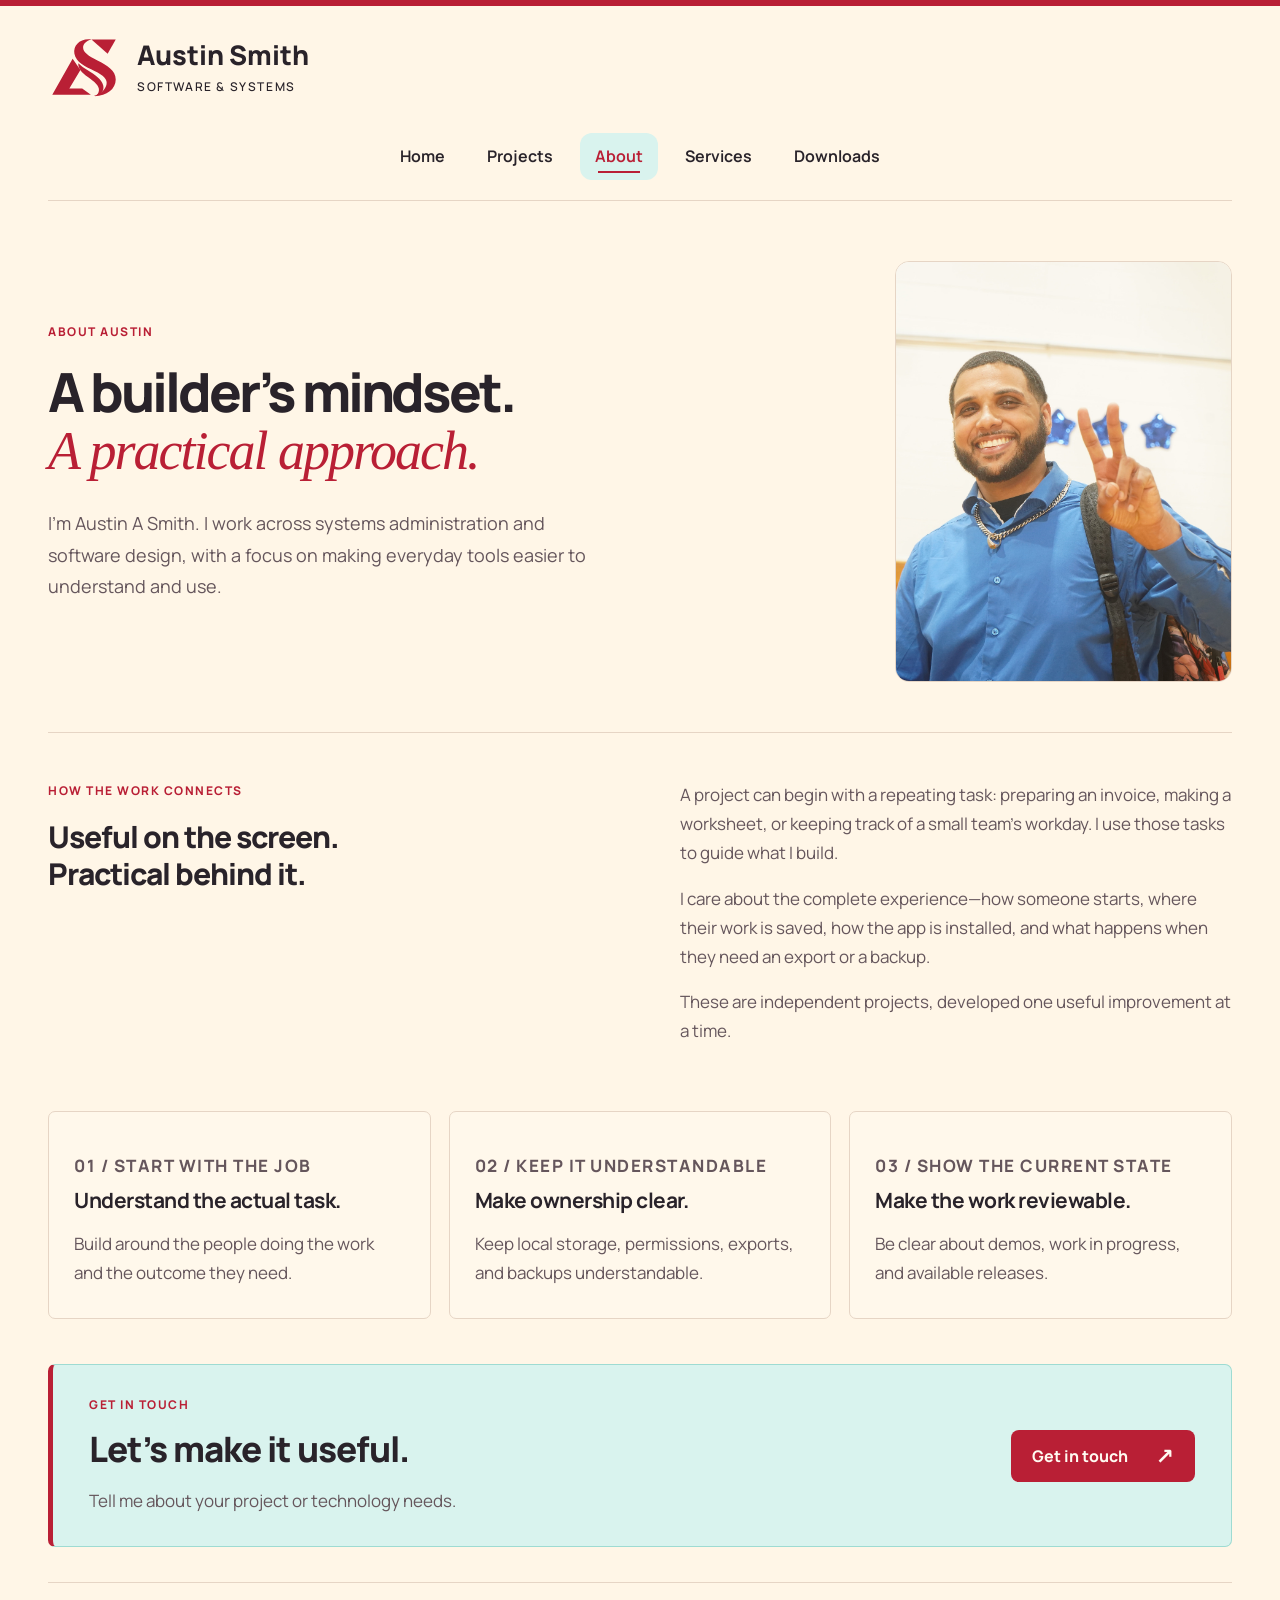
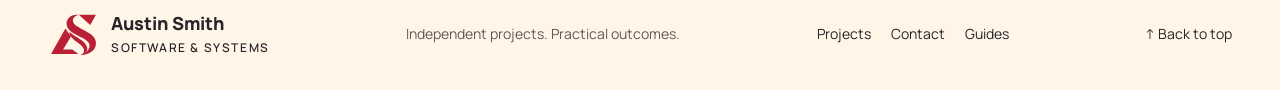
==== about.html @ 1342ffa4 "Initial Austin Portfolio v10 public release" ====
<!doctype html><html lang="en"><head><meta charset="utf-8"><meta name="viewport" content="width=device-width,initial-scale=1"><meta name="theme-color" content="#b91f35"><meta name="description" content="Meet Austin Smith, a systems administrator and independent software builder."><title>About · Austin Smith</title><link rel="icon" href="/assets/favicon.svg"><link rel="preload" href="/assets/Manrope.ttf" as="font" type="font/ttf" crossorigin><link rel="stylesheet" href="/assets/portfolio.css"><script src="/assets/portfolio.js" defer></script></head><body><a class="skip-link" href="#content">Skip to content</a><header class="site-header" id="top"><a class="brand-lockup" href="/" aria-label="Austin Smith home"><img src="/assets/as-monogram.svg" width="72" height="65" alt=""><span>Austin Smith<small>SOFTWARE &amp; SYSTEMS</small></span></a><nav class="main-nav" aria-label="Main navigation"><a href="/">Home</a><a href="/projects.html">Projects</a><a href="/about.html" aria-current="page">About</a><a href="/services.html">Services</a><a href="/downloads.html">Downloads</a></nav></header><main id="content"><section class="about-intro"><div><p class="eyebrow">ABOUT AUSTIN</p><h1>A builder’s mindset.<br><em>A practical approach.</em></h1><p class="hero-description">I’m Austin A Smith. I work across systems administration and software design, with a focus on making everyday tools easier to understand and use.</p></div><figure class="austin-portrait"><img src="/assets/austin-smith.jpg" width="1920" height="1280" alt="Austin A Smith smiling and holding up a peace sign"></figure></section><section class="about-story"><div><p class="eyebrow">HOW THE WORK CONNECTS</p><h2>Useful on the screen.<br>Practical behind it.</h2></div><div><p>A project can begin with a repeating task: preparing an invoice, making a worksheet, or keeping track of a small team’s workday. I use those tasks to guide what I build.</p><p>I care about the complete experience—how someone starts, where their work is saved, how the app is installed, and what happens when they need an export or a backup.</p><p>These are independent projects, developed one useful improvement at a time.</p></div></section><section class="principles about-principles"><article><p class="eyebrow">01 / START WITH THE JOB</p><h3>Understand the actual task.</h3><p>Build around the people doing the work and the outcome they need.</p></article><article><p class="eyebrow">02 / KEEP IT UNDERSTANDABLE</p><h3>Make ownership clear.</h3><p>Keep local storage, permissions, exports, and backups understandable.</p></article><article><p class="eyebrow">03 / SHOW THE CURRENT STATE</p><h3>Make the work reviewable.</h3><p>Be clear about demos, work in progress, and available releases.</p></article></section><section class="next-step"><div><p class="eyebrow">GET IN TOUCH</p><h2>Let’s make it useful.</h2><p>Tell me about your project or technology needs.</p></div><a class="button primary" href="/contact.html">Get in touch <span aria-hidden="true">↗</span></a></section></main><footer class="site-footer"><a class="brand-lockup" href="/"><img src="/assets/as-monogram.svg" width="51" height="46" alt=""><span>Austin Smith<small>SOFTWARE &amp; SYSTEMS</small></span></a><p>Independent projects. Practical outcomes.</p><nav aria-label="Footer navigation"><a href="/projects.html">Projects</a><a href="/contact.html">Contact</a><a href="/tutorials.html">Guides</a></nav><a class="back-top" href="#top">↑ Back to top</a></footer></body></html>
---- assets/portfolio.css ----
@font-face{font-family:Manrope;src:url('/assets/Manrope.ttf') format('truetype');font-weight:200 800;font-display:swap}:root{--cream:#fff6e7;--paper:#fffbf3;--scarlet:#b91f35;--scarlet-dark:#93182b;--tiffany:#81d8d0;--tint:#d9f3ee;--teal:#286e68;--ink:#29232a;--muted:#74656a;--line:#e6d5c5}*{box-sizing:border-box}html{scroll-behavior:smooth;scroll-padding-top:30px}body{margin:0;border-top:6px solid var(--scarlet);background:var(--cream);color:var(--ink);font:15px/1.7 Manrope,system-ui,sans-serif}a{color:inherit;text-underline-offset:5px}button{font:inherit;cursor:pointer}button,a,summary,input{outline-offset:5px}:focus-visible{outline:3px solid var(--teal)}::selection{background:var(--tiffany);color:var(--ink)}[hidden]{display:none!important}.site-header,main,.site-footer{width:min(1320px,calc(100% - 96px));margin:auto}.site-header{padding:28px 0 20px;border-bottom:1px solid var(--line)}.brand-lockup{display:inline-flex;align-items:center;gap:17px;text-decoration:none;color:var(--ink);font-size:27px;font-weight:800;line-height:1.2;white-space:nowrap}.brand-lockup img{display:block;object-fit:contain;flex-shrink:0}.brand-lockup small{display:block;font-size:10px;letter-spacing:3px;font-weight:550;margin-top:9px}.main-nav{display:flex;align-items:center;justify-content:center;gap:38px;padding-top:25px}.main-nav a{text-decoration:none;font-weight:650;font-size:15px;padding:10px 18px;border-radius:12px;position:relative}.main-nav a[aria-current]{background:var(--tint);color:var(--scarlet)}.main-nav a[aria-current]:after{content:"";position:absolute;height:2px;background:var(--scarlet);left:18px;right:18px;bottom:7px}.main-nav a:hover{background:var(--tint)}.eyebrow{font-size:10px;font-weight:750;letter-spacing:2px;color:var(--scarlet);margin:0 0 18px}.showcase{margin-top:32px;padding:28px 32px 18px;border:1px solid var(--line);border-radius:22px;background:linear-gradient(135deg,#fffbf3b3,#fff8ed66)}.showcase-heading{display:flex;align-items:center;gap:24px;color:var(--muted);font-size:11px;letter-spacing:2px}.showcase-heading .eyebrow{display:flex;align-items:center;gap:18px;margin:0;color:var(--ink);font-weight:550}.showcase-heading .eyebrow span{display:block;width:34px;height:2px;background:var(--tiffany)}.slides{margin-top:22px}.slide{display:grid;grid-template-columns:.88fr 1.18fr;gap:42px;align-items:center;min-height:505px}.slide-copy{padding:0 0 10px;min-width:0}.app-name{display:flex;align-items:center;gap:14px;font-size:26px;font-weight:800;margin:0 0 20px}.app-icon,.selector-icon{display:grid;place-items:center;flex-shrink:0;width:46px;height:46px;border-radius:12px;font-size:25px;font-weight:800}.posterly-icon{color:#912954;background:#f4c7df;box-shadow:inset -8px -7px 0 #d6b6e2}.billforge-icon{color:#376dac;background:#e0edff;box-shadow:inset -7px -6px 0 #c7def5}.clock-icon{color:var(--teal);background:#d2eee7;font-size:31px}.slide h1{font-size:clamp(40px,4.5vw,65px);line-height:1.08;letter-spacing:-3px;font-weight:800;margin:0 0 18px}.slide h1 em{color:var(--scarlet);font-style:normal}.lead{color:var(--muted);font-size:16px;line-height:1.8;max-width:460px;margin-bottom:18px}.status-pill{display:table;background:var(--tint);color:var(--teal);padding:5px 12px;border-radius:20px;font-size:9px;letter-spacing:1.7px;font-weight:650;margin:0 0 22px}.button{display:inline-flex;justify-content:center;align-items:center;gap:28px;padding:14px 21px;border-radius:8px;text-decoration:none;font-size:14px;font-weight:750;line-height:1.5}.primary{background:var(--scarlet);color:#fffaf1}.primary:hover{background:var(--scarlet-dark)}.button span{font-size:22px;line-height:1}.slide-art{min-width:0;border-radius:25px;background:linear-gradient(135deg,#d6f5ee,#9de3da);padding:28px 24px 8px;min-height:450px;display:flex;flex-direction:column;align-items:center;justify-content:center;position:relative;overflow:hidden}.slide-art:before{content:"";position:absolute;inset:40% -15% -20% 5%;background:#81d8d044;border-radius:45%;transform:rotate(20deg)}.concept{position:relative;z-index:1}.concept-label{font-size:8px;letter-spacing:2px;text-align:center;margin:12px 0 0;color:var(--teal);position:relative}.editor{background:var(--paper);border-radius:13px;width:100%;box-shadow:0 12px 28px #23564d16;overflow:hidden}.editor-top{display:flex;align-items:center;justify-content:space-between;gap:10px;padding:12px 15px;border-bottom:1px solid var(--line);font-size:12px}.editor-top strong{display:flex;align-items:center;gap:8px}.mini-app{background:#eac5df;color:#963954;display:grid;place-items:center;width:20px;height:20px;border-radius:4px}.editor-export{font-size:8px;border-radius:5px;background:var(--scarlet);color:white;padding:6px 9px}.editor-main{display:grid;grid-template-columns:56px 1fr 105px;min-height:315px}.editor-tools{display:flex;flex-direction:column;align-items:center;gap:19px;padding:18px 5px;font-size:22px}.editor-tools span{text-align:center;line-height:1.2}.editor-tools small{display:block;font-size:7px;margin-top:5px}.poster-canvas{background:#eeeae2;padding:14px;display:grid;place-items:center;min-width:0}.poster{position:relative;overflow:hidden;background:var(--cream);border:3px solid white;box-shadow:0 2px 10px #50222215;width:100%;max-width:230px;aspect-ratio:3/4;padding:18px 13px}.poster>span{font-size:6px;letter-spacing:1.4px;color:var(--scarlet)}.poster strong{display:block;font:750 clamp(17px,2.3vw,31px)/1.03 Georgia,serif;color:var(--scarlet);margin-top:18px;position:relative;z-index:2}.poster:before{content:"";position:absolute;width:140px;height:100px;top:-55px;right:-15px;background:var(--scarlet);border-radius:50%}.poster-hills{position:absolute;bottom:-35px;left:-20px;right:-20px;height:100px;background:var(--scarlet);transform:rotate(-13deg);border-radius:50% 70% 0 0}.poster-hills:after{content:"";position:absolute;width:150px;height:70px;right:-25px;top:-18px;background:#ed9b91;border-radius:50%;transform:rotate(30deg)}.editor-style{padding:17px 10px;font-size:9px}.editor-style strong{font-size:10px}.swatches{display:flex;gap:7px;margin:14px 0 20px}.swatches i{width:17px;height:17px;border-radius:50%;background:var(--scarlet)}.swatches i:nth-child(2){background:#edc1b8}.swatches i:nth-child(3){background:var(--tiffany)}.editor-style small{display:block;margin:13px 0 7px;font-size:8px}.fake-select{border:1px solid var(--line);border-radius:4px;padding:5px;margin:5px 0;font-size:7px}.alignment{background:#f3e4dd;border-radius:4px;padding:5px;font-size:15px}.billforge-art{background:linear-gradient(135deg,#e9f1ff,#c0dedf)}.invoice{width:100%;max-width:380px;background:var(--paper);border-radius:12px;box-shadow:0 12px 25px #29344b12;padding:27px}.invoice-top{display:flex;justify-content:space-between;align-items:center;font-size:17px}.invoice-top>span{font-size:8px;letter-spacing:1.2px;background:#e5edf6;color:#3d6591;padding:4px 8px;border-radius:4px}.invoice-title{font-size:26px;font-weight:800;margin:20px 0}.invoice-title small{display:block;font-size:9px;font-weight:500;color:var(--muted)}.invoice-to{display:flex;justify-content:space-between;font-size:8px;line-height:1.9;color:var(--muted);padding-bottom:22px}.invoice-to b{font-size:11px;color:var(--ink)}.invoice-columns,.invoice-line,.invoice-sum{display:flex;align-items:center;justify-content:space-between;gap:8px;border-bottom:1px solid var(--line);padding:12px 0;font-size:10px}.invoice-columns{font-size:7px;letter-spacing:1px;color:var(--muted)}.invoice-sum{border:0;margin-top:10px}.invoice-sum strong{font-size:25px;color:var(--scarlet)}.invoice-save{background:var(--tint);font-size:9px;border-radius:5px;padding:9px;margin-top:10px;display:flex;justify-content:space-between}.clock-window{width:100%;max-width:340px;background:var(--paper);border-radius:14px;box-shadow:0 12px 25px #23564d16;text-align:center;padding:20px 28px}.window-bar{display:flex;justify-content:space-between;margin-bottom:27px;color:var(--muted)}.window-bar>span:first-child{display:flex;gap:5px}.window-bar i{display:block;width:7px;height:7px;background:var(--tiffany);border-radius:50%}.window-bar i:first-child{background:var(--scarlet)}.window-bar i:nth-child(2){background:#edbf87}.clock-window .eyebrow{font-size:8px;margin-bottom:13px}.clock-window h2{font-size:20px;letter-spacing:-.5px}.clock-time{font-size:68px;letter-spacing:-4px;line-height:1.2;margin-top:15px}.clock-time>span{color:var(--teal)}.clock-zone{font-size:7px;letter-spacing:2px;color:var(--muted);margin:9px 0 25px}.clock-action{display:flex;justify-content:space-between;padding:12px 17px;background:var(--scarlet);border-radius:7px;color:white;font-size:13px}.clock-note{font-size:9px;color:var(--muted);margin:17px 0 0}.carousel-controls{display:flex;align-items:center;justify-content:center;gap:35px;margin-top:16px;min-height:47px}.arrows{display:flex;gap:10px}.arrows button{border:1px solid var(--line);background:var(--paper);border-radius:50%;width:38px;height:38px;font-size:23px;line-height:1}.arrows button:hover{border-color:var(--scarlet);color:var(--scarlet)}.slide-dots{display:flex;gap:5px}.slide-dots button{width:28px;height:32px;background:transparent;border:0;display:grid;place-items:center}.slide-dots button:after{content:"";display:block;width:9px;height:9px;border-radius:50%;background:#d6cdc3}.slide-dots button[aria-pressed=true]:after{background:var(--scarlet);width:11px;height:11px}.rotation{border:0;background:transparent;font-size:12px;color:var(--muted);padding:9px 10px;min-width:87px}.rotation span{margin-right:7px;color:var(--ink)}.app-selector{display:grid;grid-template-columns:repeat(3,1fr);margin:16px 0 0;border-bottom:1px solid var(--line);padding:5px 0 26px}.app-selector button{display:flex;align-items:center;justify-content:center;gap:20px;background:none;border:0;position:relative;padding:8px 15px;line-height:1.4}.app-selector button+button{border-left:1px solid var(--line)}.app-selector button:after{content:"";height:2px;position:absolute;bottom:1px;left:25%;right:25%;background:transparent}.app-selector button[aria-pressed=true]:after{background:var(--scarlet)}.app-selector strong{font-size:15px}.selector-index{font-size:10px;color:var(--muted)}.selector-icon{width:35px;height:35px;border-radius:8px;font-size:20px}.project-notes{display:grid;grid-template-columns:.8fr 1.2fr;gap:55px;padding:48px 0;border-bottom:1px solid var(--line)}h2{font-size:30px;font-weight:800;line-height:1.22;letter-spacing:-1px;margin:0}h3{font-size:18px;line-height:1.4;letter-spacing:-.5px;margin:0}.section-label .eyebrow{margin-bottom:10px}.project-details details{border-bottom:1px solid var(--line);padding:15px 0;scroll-margin-top:30px}.project-details details:first-child{padding-top:0}.project-details details:last-child{border-bottom:0}.project-details summary{cursor:pointer;font-size:15px;font-weight:750}.project-details summary span{font-size:11px;color:var(--muted);font-weight:500;margin-left:12px}.project-details p{font-size:13px;max-width:620px;margin-bottom:0}.muted{color:var(--muted)}.approach{padding:58px 0 30px}.approach-intro{display:grid;grid-template-columns:1fr 1fr;gap:60px;align-items:center}.approach h2{font-size:clamp(28px,3vw,39px)}.approach h2 em{font-style:normal;color:var(--scarlet)}.approach-copy{border-left:1px solid var(--line);padding-left:35px;color:var(--muted);font-size:14px}.approach-copy p{margin:0 0 14px}.approach-copy p:last-child{margin:0}.principles{display:grid;grid-template-columns:repeat(3,1fr);gap:18px;margin-top:36px}.principles article{padding:25px;border:1px solid var(--line);border-radius:7px;background:#fffbf344}.principle-top{display:flex;justify-content:space-between;align-items:start;margin-bottom:24px}.principle-top>span{color:var(--scarlet);font-size:17px;font-weight:750}.principle-top svg{width:43px;height:43px;fill:none;stroke:var(--teal);stroke-width:2;stroke-linecap:round;stroke-linejoin:round}.principles p{font-size:13px;color:var(--muted);margin:15px 0 5px}.next-step{display:flex;justify-content:space-between;align-items:center;gap:35px;padding:30px 36px;border:1px solid #9edbd2;border-left:5px solid var(--scarlet);border-radius:7px;background:var(--tint);margin:0 0 35px}.next-step h2{font-size:35px}.next-step p:last-child{font-size:13px;color:var(--muted);margin-bottom:0}.next-step .eyebrow{margin-bottom:12px}.next-actions{display:flex;flex-direction:column;align-items:center;gap:12px;flex-shrink:0}.tutorial-link{font-size:12px}.site-footer{border-top:1px solid var(--line);display:flex;align-items:center;justify-content:space-between;gap:25px;padding:25px 0 30px}.site-footer .brand-lockup{font-size:18px;gap:12px}.site-footer .brand-lockup img{width:51px;height:46px}.site-footer .brand-lockup small{font-size:7px;letter-spacing:2px;margin-top:6px}.site-footer p{font-size:10px;color:var(--muted)}.site-footer nav{display:flex;gap:19px;font-size:10px}.site-footer nav a{text-decoration:none}.back-top{font-size:10px;text-decoration:none;white-space:nowrap}.back-top>span{font-size:20px;color:var(--teal);margin-right:5px}.sr-only{position:absolute;width:1px;height:1px;padding:0;margin:-1px;overflow:hidden;clip:rect(0,0,0,0);white-space:nowrap;border:0}.skip-link{position:fixed;top:-80px;left:20px;padding:12px;background:var(--ink);color:white;z-index:99}.skip-link:focus{top:10px}
@media(max-width:1050px){.site-header,main,.site-footer{width:calc(100% - 56px)}.slide{gap:24px;grid-template-columns:1fr 1.1fr}.showcase{padding:24px}.slide h1{font-size:52px}.editor-main{grid-template-columns:45px 1fr 83px}.editor-style{padding:14px 7px}.slide-art{padding:22px 16px 9px}.poster-canvas{padding:10px}.slide-art{min-height:400px}.slide{min-height:460px}.lead{font-size:14px}.site-footer{flex-wrap:wrap}.site-footer p{margin-left:auto}.principles article{padding:20px}.principles h3{font-size:16px}.project-notes{gap:35px}.brand-lockup{font-size:25px}}
@media(max-width:760px){.site-header,main,.site-footer{width:calc(100% - 36px)}.site-header{padding:20px 0 16px}.brand-lockup{font-size:23px;gap:12px}.brand-lockup img{width:57px;height:52px}.brand-lockup small{font-size:8px;letter-spacing:2px}.main-nav{gap:10px;justify-content:space-between;padding-top:19px}.main-nav a{font-size:12px;padding:9px 12px}.slide{grid-template-columns:1fr;gap:22px;min-height:0}.slide-copy{padding:0}.slide h1{font-size:55px;letter-spacing:-2.7px}.slide h1 em{display:block}.slide-art{min-height:350px;max-width:590px;width:100%;margin:auto}.app-name{font-size:23px;margin-bottom:18px}.lead{max-width:100%;font-size:15px}.slide .status-pill{margin-bottom:17px}.showcase{padding:23px;margin-top:24px}.editor-main{grid-template-columns:55px 1fr 105px}.poster{max-width:210px}.poster strong{font-size:30px}.editor-style{padding:20px 12px}.slides{margin-top:22px}.showcase-heading{gap:16px;font-size:9px}.showcase-heading .eyebrow{font-size:9px;letter-spacing:1.5px;gap:12px}.showcase-heading .eyebrow span{width:24px}.app-selector button{gap:10px;padding:8px}.app-selector strong{font-size:12px}.selector-index{display:none}.selector-icon{width:27px;height:27px;font-size:16px}.project-notes,.approach-intro{grid-template-columns:1fr;gap:24px}.project-notes{padding:35px 0}.project-details summary span{display:block;margin:2px 0 0 18px}.approach{padding-top:36px}.approach-copy{padding-left:0;border:0}.principles{grid-template-columns:1fr;gap:13px;margin-top:25px}.principle-top{margin-bottom:10px}.principles article{padding:21px}.principles h3{font-size:18px}.principles p{margin-top:10px}.next-step{padding:25px;flex-direction:column;align-items:start;gap:23px;margin-bottom:25px}.next-step h2{font-size:30px}.next-actions{align-items:start}.site-footer{gap:22px;padding:22px 0}.site-footer p{margin:0}.site-footer nav{flex:1;gap:17px}.carousel-controls{gap:20px}.rotation{padding-left:5px;padding-right:5px}.clock-window{max-width:330px}.invoice{max-width:365px}.approach h2{font-size:31px}}
@media(max-width:400px){.main-nav{gap:1px}.main-nav a{font-size:11px;padding:8px 9px}.showcase{padding:18px 15px}.slide h1{font-size:46px}.showcase-heading{gap:10px}.showcase-heading .eyebrow{font-size:8px;letter-spacing:1px}.slide-art{min-height:310px;padding:18px 10px 8px}.editor-main{grid-template-columns:35px 1fr 68px;min-height:260px}.editor-tools{font-size:18px;gap:18px}.editor-tools small{font-size:6px}.editor-style{padding:12px 6px}.poster-canvas{padding:8px}.poster{padding:14px 8px}.poster strong{font-size:22px}.swatches{gap:4px}.swatches i{width:13px;height:13px}.fake-select{font-size:6px}.editor-style strong{font-size:8px}.carousel-controls{gap:10px}.slide-dots{gap:0}.arrows button{width:34px;height:34px}.app-selector button{gap:7px}.app-selector strong{font-size:11px}.selector-icon{width:23px;height:23px}.clock-window{padding:18px 23px}.invoice{padding:22px}.site-footer .brand-lockup{font-size:17px}.next-step{padding:22px}.project-details summary{font-size:14px}}
@media(prefers-reduced-motion:reduce){html{scroll-behavior:auto}*{animation:none!important;transition:none!important}}

/* Real product captures: preserve original proportions and allow full-size viewing. */
.product-art{padding:22px 0 8px;min-height:360px;background:linear-gradient(145deg,var(--tint),#fff8ed);justify-content:center}
.product-capture{display:block;width:100%;border:1px solid #c9d8cd;border-radius:9px;overflow:hidden;box-shadow:0 18px 38px #294b4020}
.product-capture img{display:block;width:100%;height:auto}
.product-art .concept-label{margin-top:20px}
.capture-gallery{padding:48px 0;border-bottom:1px solid var(--line);scroll-margin-top:25px}
.capture-intro{display:flex;justify-content:space-between;align-items:end;gap:32px;margin-bottom:25px}
.capture-intro .eyebrow{margin:0 0 10px}.capture-intro h2{max-width:570px}
.capture-intro>p{max-width:350px;font-size:13px;color:var(--muted);margin:0}
.capture-tabs{display:flex;flex-wrap:wrap;gap:9px;margin-bottom:18px}
.capture-tabs button{border:1px solid var(--line);border-radius:7px;padding:10px 16px;color:var(--ink);background:var(--paper);font-size:12px;font-weight:700}
.capture-tabs button[aria-pressed=true]{background:var(--scarlet);color:white;border-color:var(--scarlet)}
.capture-tabs button:hover{border-color:var(--scarlet)}
.capture-figure{margin:0;border:1px solid var(--line);border-radius:12px;overflow:hidden;background:var(--paper)}
#capture-enlarge{display:block;position:relative;width:100%;padding:0;border:0;background:var(--tint);cursor:zoom-in}
#capture-image{display:block;width:100%;height:auto;aspect-ratio:16/9;object-fit:contain}
.capture-zoom{position:absolute;right:16px;bottom:16px;background:var(--paper);color:var(--ink);border:1px solid var(--line);padding:7px 13px;border-radius:6px;font-size:11px;box-shadow:0 3px 10px #29232a20}
.capture-figure figcaption{padding:20px 24px;display:grid;grid-template-columns:1fr auto;column-gap:25px}
.capture-figure figcaption strong{font-size:17px}.capture-figure figcaption>span{font-size:13px;color:var(--muted);grid-column:1}
.capture-figure figcaption small{font-size:10px;color:var(--teal);grid-column:2;grid-row:1/3;align-self:center}
#capture-dialog{width:min(1800px,96vw);max-width:96vw;max-height:94vh;overflow:auto;padding:16px;border:1px solid var(--line);border-radius:10px;background:var(--paper);color:var(--ink)}
#capture-dialog::backdrop{background:#201b24dc}#capture-dialog form{display:flex;justify-content:end;margin-bottom:12px}
.capture-close{border:1px solid var(--line);border-radius:6px;background:var(--cream);padding:8px 16px;color:var(--ink);font-weight:700}
#capture-full{display:block;width:100%;height:auto}#capture-full-caption{font-size:13px;margin-bottom:0}
@media(max-width:760px){.product-art{min-height:0;padding:25px 8px 8px}.capture-intro{display:block}.capture-intro>p{margin-top:15px;max-width:100%}.capture-gallery{padding:35px 0}.capture-tabs{gap:7px}.capture-tabs button{padding:9px 11px;font-size:11px}.capture-figure figcaption{display:flex;flex-direction:column;gap:6px;padding:17px}.capture-figure figcaption small{align-self:start}.capture-zoom{right:8px;bottom:8px;font-size:9px;padding:4px 8px}}
/* Portfolio pages */
.main-nav{flex-wrap:wrap;gap:20px}.main-nav a{font-size:13px;padding:9px 16px}
.portfolio-hero{display:grid;grid-template-columns:1fr 1.13fr;gap:64px;align-items:center;padding:74px 0 64px}
.portfolio-hero h1,.about-intro h1,.page-intro h1{font-size:clamp(43px,5vw,70px);line-height:1.06;letter-spacing:-3px;margin:20px 0 28px;font-weight:800}
.portfolio-hero h1 em,.about-intro h1 em,.page-intro h1 em{color:var(--scarlet);font-family:Georgia,serif;font-weight:400;letter-spacing:-2px}
.hero-description{color:var(--muted);font-size:16px;line-height:1.9;max-width:540px}.hero-actions{display:flex;flex-wrap:wrap;gap:18px;align-items:center;margin:28px 0}.button.secondary-link{background:transparent;color:var(--ink);border:1px solid var(--line)}
.hero-footnote{font-size:11px;color:var(--muted);border-top:1px solid var(--line);padding-top:20px;margin-top:30px}.live-dot{display:inline-block;width:6px;height:6px;background:var(--teal);border-radius:50%;margin-right:6px}
.hero-feature{border:1px solid #acd7cd;border-radius:12px;overflow:hidden;background:var(--tint);box-shadow:0 24px 45px #286e6810}
.hero-feature-top{display:flex;align-items:center;justify-content:space-between;gap:12px;padding:18px 20px;font-size:9px;letter-spacing:1px}.hero-feature-top .status-pill{font-size:8px;margin:0}
.hero-feature>a{display:block;margin:0 18px;box-shadow:0 10px 25px #29232a20;border-radius:5px;overflow:hidden}.hero-feature img{width:100%;height:auto;display:block}.hero-feature-bottom{padding:19px 21px;display:grid;grid-template-columns:1fr auto;gap:2px 20px}.hero-feature-bottom>strong{font-size:20px}.hero-feature-bottom>span{grid-column:1;font-size:11px;color:var(--teal)}.hero-feature-bottom>a{grid-column:2;grid-row:1/3;align-self:center;text-decoration:none;font-size:25px}
.home-work{border-top:1px solid var(--line);padding:45px 0}.section-top{display:flex;justify-content:space-between;gap:20px;align-items:end;margin-bottom:26px}.section-top .eyebrow{margin-bottom:9px}.text-link{font-weight:750;font-size:12px;text-decoration:none;color:var(--scarlet)}
.work-grid{display:grid;grid-template-columns:repeat(3,minmax(0,1fr));gap:22px}.work-card{overflow:hidden;border:1px solid var(--line);border-radius:10px;background:var(--paper)}.work-card-art{display:block;aspect-ratio:16/10;background:var(--tint);overflow:hidden;border-bottom:1px solid var(--line)}.work-card-art>img{width:100%;height:100%;object-fit:contain;display:block}.work-card-copy{padding:24px}.work-card-copy .eyebrow{font-size:8px;letter-spacing:1.6px}.work-card-copy h3{font-size:25px;margin:11px 0}.work-card-copy h3 a{text-decoration:none}.work-card-copy p{font-size:13px;color:var(--muted);min-height:70px}.work-card-copy .text-link{display:inline-block;margin-top:5px}
.home-approach{padding:38px 0 52px;max-width:830px}.home-approach h2{font-size:35px;color:var(--scarlet);margin-bottom:20px}.home-approach>p:not(.eyebrow){font-size:15px;color:var(--muted);max-width:650px}
.page-intro{padding:55px 0 40px}.page-intro h1{font-size:56px;max-width:800px}.page-intro>p:last-child{max-width:660px;color:var(--muted);font-size:16px}.project-disclosure{font-size:12px;color:var(--muted);margin:25px 0 48px}
.about-intro{display:grid;grid-template-columns:1.4fr .6fr;gap:60px;align-items:center;padding:60px 0 50px;border-bottom:1px solid var(--line)}.about-intro h1{font-size:54px}.about-mark{text-align:center;background:var(--tint);padding:40px 22px;border:1px solid #acd7cd;border-radius:50% 50% 14px 14px}.about-mark img{max-width:75%;height:auto}.about-mark p{font-size:10px;letter-spacing:2px;color:var(--teal)}
.about-story{display:grid;grid-template-columns:1fr 1fr;gap:80px;padding:48px 0 12px}.about-story>div:last-child{font-size:14px;color:var(--muted)}.about-story p:first-child{margin-top:0}.about-principles{margin-bottom:45px}
.service-grid{display:grid;grid-template-columns:1fr 1fr;gap:22px;margin-bottom:45px}.service-grid article{border:1px solid var(--line);border-radius:10px;background:var(--paper);padding:30px}.service-grid article>span{font-size:12px;color:var(--scarlet);font-weight:800}.service-grid h2{font-size:26px;margin-top:18px}.service-grid p{font-size:14px;color:var(--muted);max-width:500px}
.service-process{padding:36px 0 45px;border-top:1px solid var(--line)}.service-process>div{display:grid;grid-template-columns:repeat(3,1fr);gap:35px}.service-process p{font-size:13px;color:var(--muted)}.service-process strong{color:var(--ink)}
.contact-panel{background:var(--tint);border:1px solid #acd7cd;border-left:5px solid var(--scarlet);padding:35px;border-radius:8px;margin-bottom:45px}.contact-panel p{max-width:650px;color:var(--muted)}.contact-panel .button{display:inline-flex;margin-top:10px}.contact-address{display:block;margin-top:18px;font-size:13px;overflow-wrap:anywhere}
.project-intro{padding:42px 0 30px;max-width:920px}.project-intro>.eyebrow{margin-top:35px}.project-intro h1{font-size:clamp(50px,6vw,78px);line-height:1.1;letter-spacing:-3px;margin:12px 0 20px}.project-intro h2{font-size:30px;color:var(--scarlet)}.project-intro>p:not(.eyebrow){max-width:780px;color:var(--muted);font-size:16px}.project-intro .status-pill{margin-top:12px}.feature-list{display:grid;grid-template-columns:.8fr 1.2fr;gap:70px;padding:45px 0}.feature-list article{padding:0 0 20px;margin-bottom:20px;border-bottom:1px solid var(--line)}.feature-list article:last-child{border-bottom:0;margin:0}.feature-list p{font-size:14px;color:var(--muted)}.project-status-note{padding:22px 28px;border:1px solid var(--line);border-radius:8px;background:var(--paper);margin-bottom:40px}.project-status-note p{font-size:13px;color:var(--muted);margin-bottom:0}.screenshot-note{font-size:11px;color:var(--muted)}
.project-clock{background:var(--paper);border:1px solid var(--line);border-radius:11px;text-align:center;padding:20px 25px;max-width:330px;width:100%}.project-clock>span{font-size:8px;color:var(--scarlet);letter-spacing:2px}.project-clock>strong{display:block;font-size:20px;margin:12px 0 4px}.project-clock>b{display:block;font-size:64px;letter-spacing:-4px;line-height:1.2}.project-clock i{color:var(--teal);font-style:normal}.project-clock>small{display:block;font-size:7px;letter-spacing:2px;color:var(--muted)}.project-clock>div{margin-top:15px;padding:8px 14px;background:var(--scarlet);color:white;border-radius:5px;display:flex;justify-content:space-between;font-size:10px}.project-clock>em{display:block;font-style:normal;font-size:8px;color:var(--muted);margin-top:10px}.clock-card-art{display:flex;align-items:center;justify-content:center;padding:12px;text-decoration:none}.clock-card-art .project-clock{transform:scale(.78);margin:-25px 0}.punch-showcase{display:grid;grid-template-columns:.7fr 1fr;gap:70px;align-items:center;background:var(--tint);border:1px solid #acd7cd;border-radius:12px;padding:45px}.punch-showcase .project-clock{margin:auto}.punch-showcase p{font-size:14px;max-width:550px}
@media(max-width:1000px){.portfolio-hero{gap:30px}.work-grid{gap:15px}.work-card-copy{padding:19px}.work-card-copy p{min-height:95px}.about-intro{gap:30px}.about-intro h1{font-size:45px}.feature-list{gap:35px}.punch-showcase{gap:30px;padding:30px}}
@media(max-width:760px){.main-nav{gap:2px;justify-content:center}.main-nav a{padding:8px 10px;font-size:11px}.portfolio-hero{grid-template-columns:1fr;padding:38px 0;gap:28px}.portfolio-hero h1,.about-intro h1,.page-intro h1{font-size:44px;letter-spacing:-2px}.hero-description{font-size:15px}.hero-actions .button{padding:12px 16px;font-size:12px}.work-grid{grid-template-columns:1fr;gap:22px}.work-card-copy p{min-height:0}.work-card-art{aspect-ratio:16/9}.clock-card-art{aspect-ratio:16/10}.clock-card-art .project-clock{transform:scale(.88)}.page-intro{padding-top:38px}.section-top{align-items:start}.section-top h2{font-size:26px}.section-top>.text-link{white-space:nowrap;font-size:10px}.home-approach h2{font-size:30px}.about-intro{grid-template-columns:1fr;padding-top:35px}.about-mark{max-width:320px;margin:auto;width:100%;padding:25px}.about-mark img{max-width:60%}.about-story,.feature-list{grid-template-columns:1fr;gap:25px}.service-grid{grid-template-columns:1fr}.service-grid article{padding:25px}.service-process>div{grid-template-columns:1fr;gap:5px}.contact-panel{padding:25px}.project-intro{padding-top:30px}.project-intro h1{font-size:50px}.project-intro h2{font-size:25px}.project-intro>p:not(.eyebrow){font-size:15px}.punch-showcase{grid-template-columns:1fr;padding:24px;gap:30px}.capture-intro h2{font-size:27px}.project-status-note{padding:20px}.site-footer nav{flex-wrap:wrap}}

.home-carousel-intro{padding:30px 0 0}.home-carousel-intro .eyebrow{margin-bottom:5px}.home-carousel-intro>p:last-child{margin:0;color:var(--muted);font-size:13px}.home-carousel-intro+.showcase{margin-top:20px}.app-selector{margin-bottom:38px}

.product-art::before,.product-art::after{display:none}.product-capture{position:relative;z-index:1}

/* Readability pass: comfortable copy, clear labels, wrapping controls. */
body{font-size:17px;line-height:1.7;--muted:#65565c}
.main-nav{gap:12px;flex-wrap:wrap}.main-nav a{font-size:16px;padding:10px 15px}
.brand-lockup small,.site-footer .brand-lockup small{font-size:12px;letter-spacing:1.6px}
.eyebrow,.work-card-copy .eyebrow{font-size:12px;letter-spacing:1.5px}
.showcase-heading,.showcase-heading .eyebrow{font-size:12px;letter-spacing:1.2px;flex-wrap:wrap}
.lead,.hero-description,.page-intro>p:last-child,.project-intro>p:not(.eyebrow){font-size:18px;line-height:1.75}
.status-pill{font-size:12px;letter-spacing:.8px;max-width:100%}
.button,.hero-actions .button{font-size:16px;padding:14px 21px}
.concept-label,.screenshot-note{font-size:13px;letter-spacing:.4px}
.rotation{font-size:15px;min-height:44px}.arrows button{width:44px;height:44px}.slide-dots button{min-height:44px}
.app-selector strong{font-size:16px}.selector-index{font-size:13px}
.project-details summary{font-size:17px}.project-details summary span{font-size:14px}
.project-details p,.approach-copy,.principles p,.next-step p:last-child,.home-carousel-intro>p:last-child,.home-approach>p:not(.eyebrow),.work-card-copy p,.about-story>div:last-child,.service-grid p,.service-process p,.feature-list p,.punch-showcase p{font-size:17px}
.principles h3,.feature-list h3{font-size:21px}.work-card-copy p{min-height:0}
.tutorial-link,.text-link,.section-top>.text-link,.contact-address{font-size:16px}
.hero-footnote,.project-disclosure,.project-status-note p{font-size:15px}
.about-mark p,.hero-feature-top,.hero-feature-top .status-pill,.hero-feature-bottom>span{font-size:13px;letter-spacing:.6px}
.capture-intro>p,.capture-figure figcaption>span,#capture-full-caption{font-size:16px}
.capture-tabs button{font-size:15px;padding:11px 16px;min-height:44px}
.capture-zoom,.capture-figure figcaption small{font-size:14px}.capture-close{font-size:16px}
.capture-figure figcaption strong{font-size:20px}
.site-footer p,.site-footer nav,.back-top{font-size:14px}.site-footer nav{flex-wrap:wrap;gap:12px 20px}
.service-grid article>span{font-size:14px}.section-top{flex-wrap:wrap}
.clock-window .eyebrow,.clock-zone,.clock-note{font-size:12px;letter-spacing:.5px}.clock-action{font-size:16px}
.project-clock>span,.project-clock>small,.project-clock>em{font-size:12px;letter-spacing:.5px}.project-clock>div{font-size:14px}.clock-card-art .project-clock{transform:none;margin:0}.clock-card-art{aspect-ratio:auto;min-height:300px}
@media(max-width:1050px){.slide{grid-template-columns:1fr 1fr}.slide h1{font-size:46px}.site-footer{flex-wrap:wrap}.capture-figure figcaption{grid-template-columns:1fr}.capture-figure figcaption small{grid-column:1;grid-row:auto;margin-top:10px}}
@media(max-width:760px){.main-nav{justify-content:center;gap:4px}.main-nav a{font-size:16px;padding:9px 12px}.slide{grid-template-columns:1fr}.slide h1{font-size:clamp(38px,8vw,55px);letter-spacing:-2px}.showcase-heading{gap:12px}.app-selector button{flex-direction:column;gap:8px;padding:12px 5px}.app-selector strong{font-size:15px}.app-selector .selector-icon{width:32px;height:32px;font-size:20px}.carousel-controls{gap:12px;flex-wrap:wrap}.next-step h2{font-size:30px}.section-top>.text-link{white-space:normal}.site-footer nav{flex-basis:100%}.capture-zoom{font-size:13px;padding:6px 10px}.project-intro h1{font-size:46px;overflow-wrap:anywhere}.clock-card-art{min-height:320px}.brand-lockup small{font-size:12px;letter-spacing:1.2px}}

/* About portrait, contact form, and simple contact card. */
.portrait-placeholder{min-height:310px;background:var(--tint);border:1px solid #acd7cd;border-radius:14px;display:flex;align-items:center;justify-content:center;flex-direction:column;gap:24px;padding:32px;color:var(--teal);font-size:15px;text-align:center}
.contact-section{display:grid;grid-template-columns:1fr 1.2fr;gap:60px;padding:48px 0;border-top:1px solid var(--line);scroll-margin-top:25px;margin-bottom:30px}.contact-section h2{font-size:34px}.contact-section p{color:var(--muted)}.contact-email{overflow-wrap:anywhere}.contact-section form{background:var(--paper);border:1px solid var(--line);border-radius:12px;padding:30px}.contact-section label{display:block;font-size:16px;font-weight:700;margin-bottom:8px}.contact-section input,.contact-section textarea{display:block;width:100%;font:inherit;padding:12px 14px;border:1px solid #bba69b;border-radius:7px;background:#fffdf8;color:var(--ink);margin-bottom:22px}.contact-section textarea{resize:vertical;min-height:160px}.contact-section .form-note,#contact-status{font-size:14px}.contact-section button{border:0}.contact-card{display:grid;grid-template-columns:.8fr 1.2fr;gap:45px;background:var(--paper);border:1px solid var(--line);padding:40px;border-radius:16px;max-width:980px;margin:0 auto 65px}.contact-card .portrait-placeholder{align-self:start;min-height:380px}.contact-card-copy{min-width:0}.contact-card h2{font-size:36px}.contact-card dl{margin:25px 0 30px}.contact-card dl>div{padding:12px 0;border-bottom:1px solid var(--line)}.contact-card dt{font-size:13px;font-weight:750;color:var(--scarlet);margin-bottom:3px}.contact-card dd{margin:0;font-size:17px;overflow-wrap:anywhere}.contact-card .button{margin-top:5px}
@media(max-width:760px){.contact-section,.contact-card{grid-template-columns:1fr;gap:28px}.contact-section form{padding:22px}.contact-section h2{font-size:30px}.contact-card{padding:24px}.contact-card .portrait-placeholder{min-height:270px}.contact-card h2{font-size:30px}.portrait-placeholder{min-height:260px}}

.austin-portrait{margin:0;overflow:hidden;border:1px solid var(--line);border-radius:14px;background:var(--paper);align-self:start}.austin-portrait img{display:block;width:100%;height:auto;aspect-ratio:4/5;object-fit:cover;object-position:56% center}.contact-card .austin-portrait{align-self:start}@media(max-width:760px){.about-intro .austin-portrait{width:100%;max-width:400px;margin:auto}.austin-portrait img{aspect-ratio:1/1;object-position:56% 38%}}

/* NorthStar services content, using the portfolio's established palette. */
.northstar-services ul{padding:18px 0 0 22px;margin:22px 0 0;border-top:1px solid var(--line);font-size:16px;color:var(--muted)}.northstar-services li{padding-left:3px;margin:8px 0}.northstar-services li::marker{color:var(--teal)}.northstar-process>div{grid-template-columns:repeat(4,minmax(0,1fr));gap:25px}.process-number{display:block;color:var(--scarlet);font-size:14px;font-weight:750;margin:20px 0 10px}@media(max-width:1000px){.northstar-process>div{grid-template-columns:repeat(2,minmax(0,1fr))}}@media(max-width:760px){.northstar-process>div{grid-template-columns:1fr;gap:0}}

.contact-trap{position:absolute;left:-10000px;width:1px;height:1px;overflow:hidden}.contact-section button:disabled{opacity:.6;cursor:wait}#contact-status{min-height:1.7em}.contact-section form{position:relative}

/* Final presentation pass: actual Punch Clock captures, no stretched artwork. */
.punch-card-capture{display:flex;align-items:center;justify-content:center;background:#14151d;aspect-ratio:16/11;padding:0;overflow:hidden}
.punch-card-capture img{width:100%;height:100%;object-fit:contain}
.punch-product-art{padding:20px 0 0;min-height:0;display:flex;flex-direction:column;justify-content:center;align-items:stretch}
.punch-product-art .product-capture{transform:none}.punch-product-art .concept-label{text-align:center;margin:16px 0 0}
.punch-gallery #capture-image{display:block;width:100%;height:auto;max-height:720px;object-fit:contain;background:#14151d}
.punch-gallery #capture-enlarge{background:#14151d;min-height:260px;display:flex;align-items:center;justify-content:center}
@media(max-width:760px){.punch-card-capture{min-height:0;aspect-ratio:16/11}.punch-gallery #capture-enlarge{min-height:180px}.punch-product-art .concept-label{font-size:12px}}
.punch-gallery #capture-image{aspect-ratio:auto}
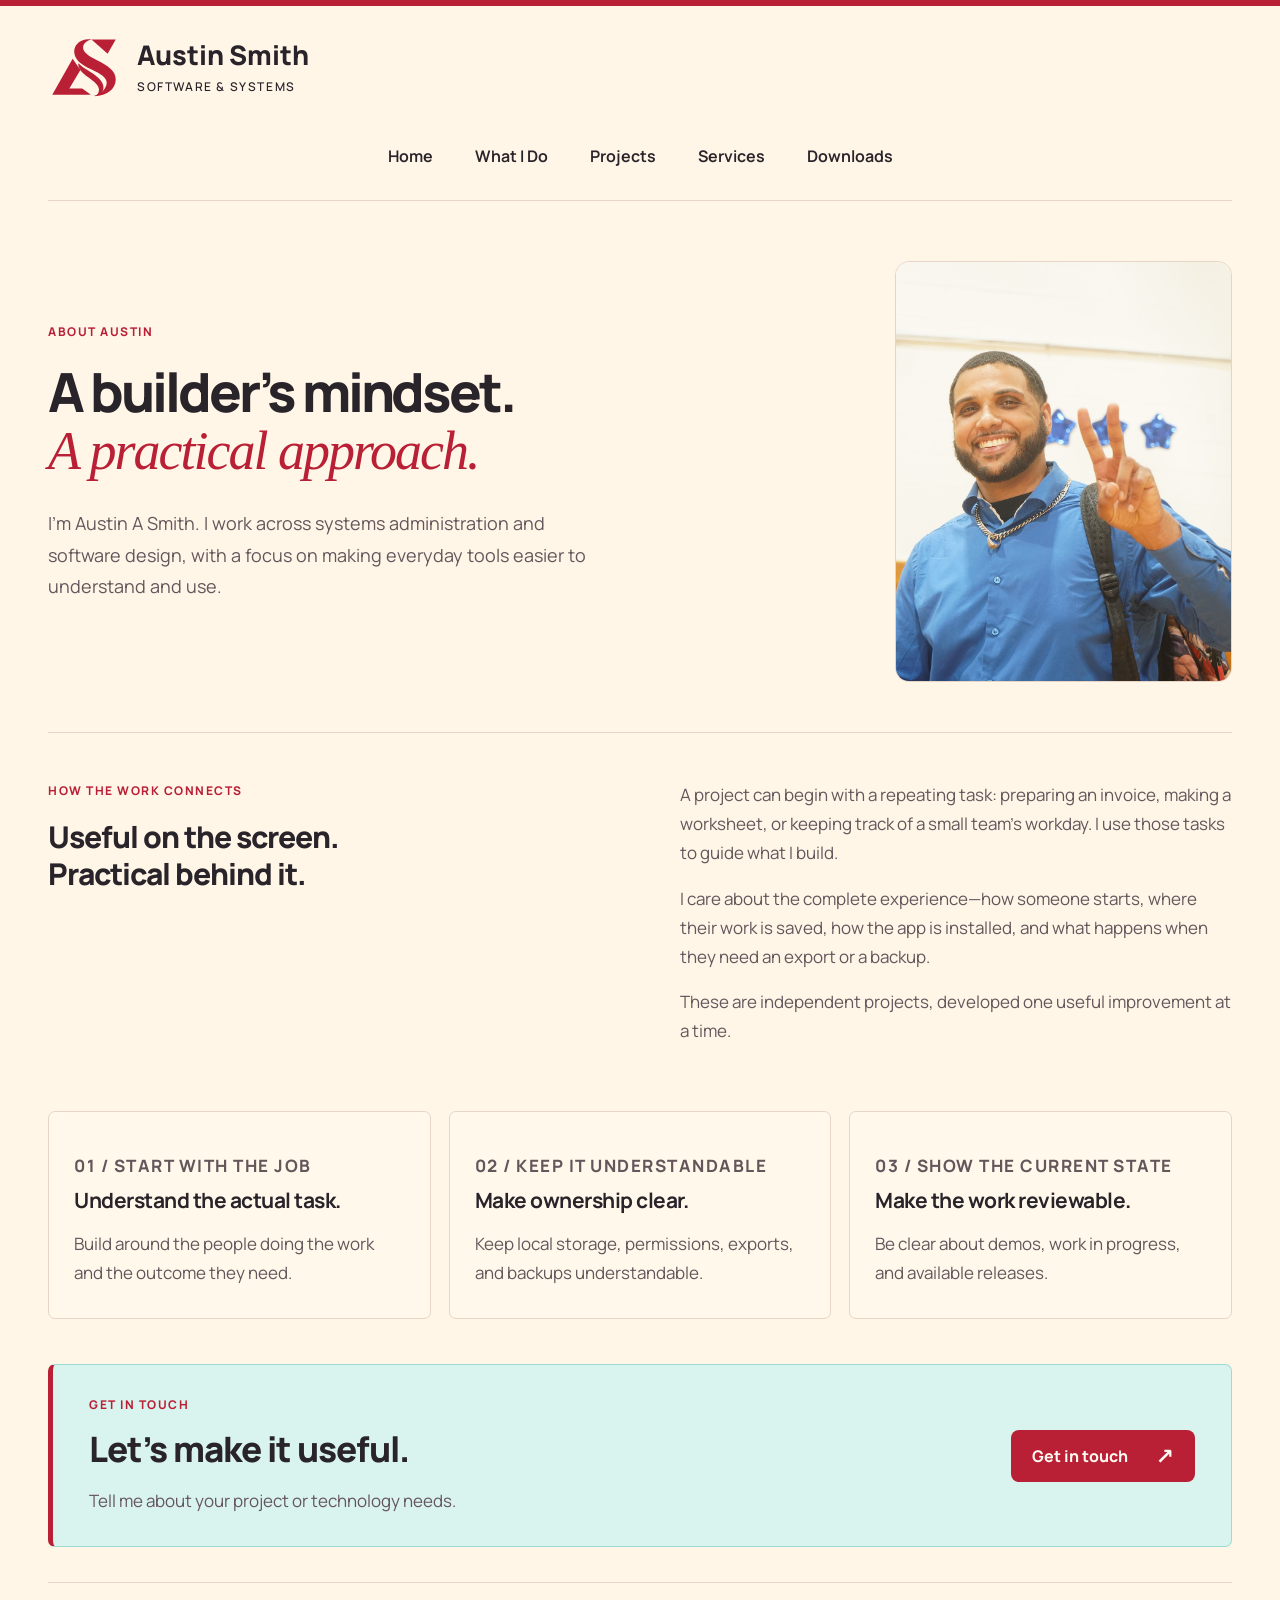
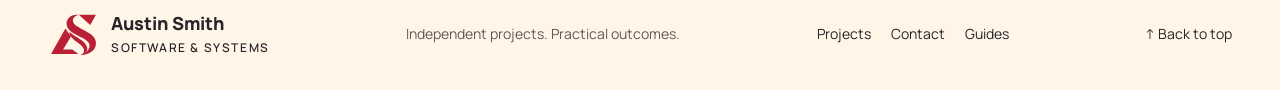
==== commit 556e8cc6: "Portfolio v11 - Faith Curiosity Creativity" ====
--- a/about.html
+++ b/about.html
@@ -1 +1 @@
-<!doctype html><html lang="en"><head><meta charset="utf-8"><meta name="viewport" content="width=device-width,initial-scale=1"><meta name="theme-color" content="#b91f35"><meta name="description" content="Meet Austin Smith, a systems administrator and independent software builder."><title>About · Austin Smith</title><link rel="icon" href="/assets/favicon.svg"><link rel="preload" href="/assets/Manrope.ttf" as="font" type="font/ttf" crossorigin><link rel="stylesheet" href="/assets/portfolio.css"><script src="/assets/portfolio.js" defer></script></head><body><a class="skip-link" href="#content">Skip to content</a><header class="site-header" id="top"><a class="brand-lockup" href="/" aria-label="Austin Smith home"><img src="/assets/as-monogram.svg" width="72" height="65" alt=""><span>Austin Smith<small>SOFTWARE &amp; SYSTEMS</small></span></a><nav class="main-nav" aria-label="Main navigation"><a href="/">Home</a><a href="/projects.html">Projects</a><a href="/about.html" aria-current="page">About</a><a href="/services.html">Services</a><a href="/downloads.html">Downloads</a></nav></header><main id="content"><section class="about-intro"><div><p class="eyebrow">ABOUT AUSTIN</p><h1>A builder’s mindset.<br><em>A practical approach.</em></h1><p class="hero-description">I’m Austin A Smith. I work across systems administration and software design, with a focus on making everyday tools easier to understand and use.</p></div><figure class="austin-portrait"><img src="/assets/austin-smith.jpg" width="1920" height="1280" alt="Austin A Smith smiling and holding up a peace sign"></figure></section><section class="about-story"><div><p class="eyebrow">HOW THE WORK CONNECTS</p><h2>Useful on the screen.<br>Practical behind it.</h2></div><div><p>A project can begin with a repeating task: preparing an invoice, making a worksheet, or keeping track of a small team’s workday. I use those tasks to guide what I build.</p><p>I care about the complete experience—how someone starts, where their work is saved, how the app is installed, and what happens when they need an export or a backup.</p><p>These are independent projects, developed one useful improvement at a time.</p></div></section><section class="principles about-principles"><article><p class="eyebrow">01 / START WITH THE JOB</p><h3>Understand the actual task.</h3><p>Build around the people doing the work and the outcome they need.</p></article><article><p class="eyebrow">02 / KEEP IT UNDERSTANDABLE</p><h3>Make ownership clear.</h3><p>Keep local storage, permissions, exports, and backups understandable.</p></article><article><p class="eyebrow">03 / SHOW THE CURRENT STATE</p><h3>Make the work reviewable.</h3><p>Be clear about demos, work in progress, and available releases.</p></article></section><section class="next-step"><div><p class="eyebrow">GET IN TOUCH</p><h2>Let’s make it useful.</h2><p>Tell me about your project or technology needs.</p></div><a class="button primary" href="/contact.html">Get in touch <span aria-hidden="true">↗</span></a></section></main><footer class="site-footer"><a class="brand-lockup" href="/"><img src="/assets/as-monogram.svg" width="51" height="46" alt=""><span>Austin Smith<small>SOFTWARE &amp; SYSTEMS</small></span></a><p>Independent projects. Practical outcomes.</p><nav aria-label="Footer navigation"><a href="/projects.html">Projects</a><a href="/contact.html">Contact</a><a href="/tutorials.html">Guides</a></nav><a class="back-top" href="#top">↑ Back to top</a></footer></body></html>+<!doctype html><html lang="en"><head><meta charset="utf-8"><meta name="viewport" content="width=device-width,initial-scale=1"><meta name="theme-color" content="#b91f35"><meta name="description" content="Meet Austin Smith, a systems administrator and independent software builder."><title>About · Austin Smith</title><link rel="icon" href="/assets/favicon.svg"><link rel="preload" href="/assets/Manrope.ttf" as="font" type="font/ttf" crossorigin><link rel="stylesheet" href="/assets/portfolio.css"><script src="/assets/portfolio.js" defer></script></head><body><a class="skip-link" href="#content">Skip to content</a><header class="site-header" id="top"><a class="brand-lockup" href="/" aria-label="Austin Smith home"><img src="/assets/as-monogram.svg" width="72" height="65" alt=""><span>Austin Smith<small>SOFTWARE &amp; SYSTEMS</small></span></a><nav class="main-nav" aria-label="Main navigation"><a href="/">Home</a><a href="/what-i-do.html">What I Do</a><a href="/projects.html">Projects</a><a href="/services.html">Services</a><a href="/downloads.html">Downloads</a></nav></header><main id="content"><section class="about-intro"><div><p class="eyebrow">ABOUT AUSTIN</p><h1>A builder’s mindset.<br><em>A practical approach.</em></h1><p class="hero-description">I’m Austin A Smith. I work across systems administration and software design, with a focus on making everyday tools easier to understand and use.</p></div><figure class="austin-portrait"><img src="/assets/austin-smith.jpg" width="1920" height="1280" alt="Austin A Smith smiling and holding up a peace sign"></figure></section><section class="about-story"><div><p class="eyebrow">HOW THE WORK CONNECTS</p><h2>Useful on the screen.<br>Practical behind it.</h2></div><div><p>A project can begin with a repeating task: preparing an invoice, making a worksheet, or keeping track of a small team’s workday. I use those tasks to guide what I build.</p><p>I care about the complete experience—how someone starts, where their work is saved, how the app is installed, and what happens when they need an export or a backup.</p><p>These are independent projects, developed one useful improvement at a time.</p></div></section><section class="principles about-principles"><article><p class="eyebrow">01 / START WITH THE JOB</p><h3>Understand the actual task.</h3><p>Build around the people doing the work and the outcome they need.</p></article><article><p class="eyebrow">02 / KEEP IT UNDERSTANDABLE</p><h3>Make ownership clear.</h3><p>Keep local storage, permissions, exports, and backups understandable.</p></article><article><p class="eyebrow">03 / SHOW THE CURRENT STATE</p><h3>Make the work reviewable.</h3><p>Be clear about demos, work in progress, and available releases.</p></article></section><section class="next-step"><div><p class="eyebrow">GET IN TOUCH</p><h2>Let’s make it useful.</h2><p>Tell me about your project or technology needs.</p></div><a class="button primary" href="/contact.html">Get in touch <span aria-hidden="true">↗</span></a></section></main><footer class="site-footer"><a class="brand-lockup" href="/"><img src="/assets/as-monogram.svg" width="51" height="46" alt=""><span>Austin Smith<small>SOFTWARE &amp; SYSTEMS</small></span></a><p>Independent projects. Practical outcomes.</p><nav aria-label="Footer navigation"><a href="/projects.html">Projects</a><a href="/contact.html">Contact</a><a href="/tutorials.html">Guides</a></nav><a class="back-top" href="#top">↑ Back to top</a></footer></body></html>
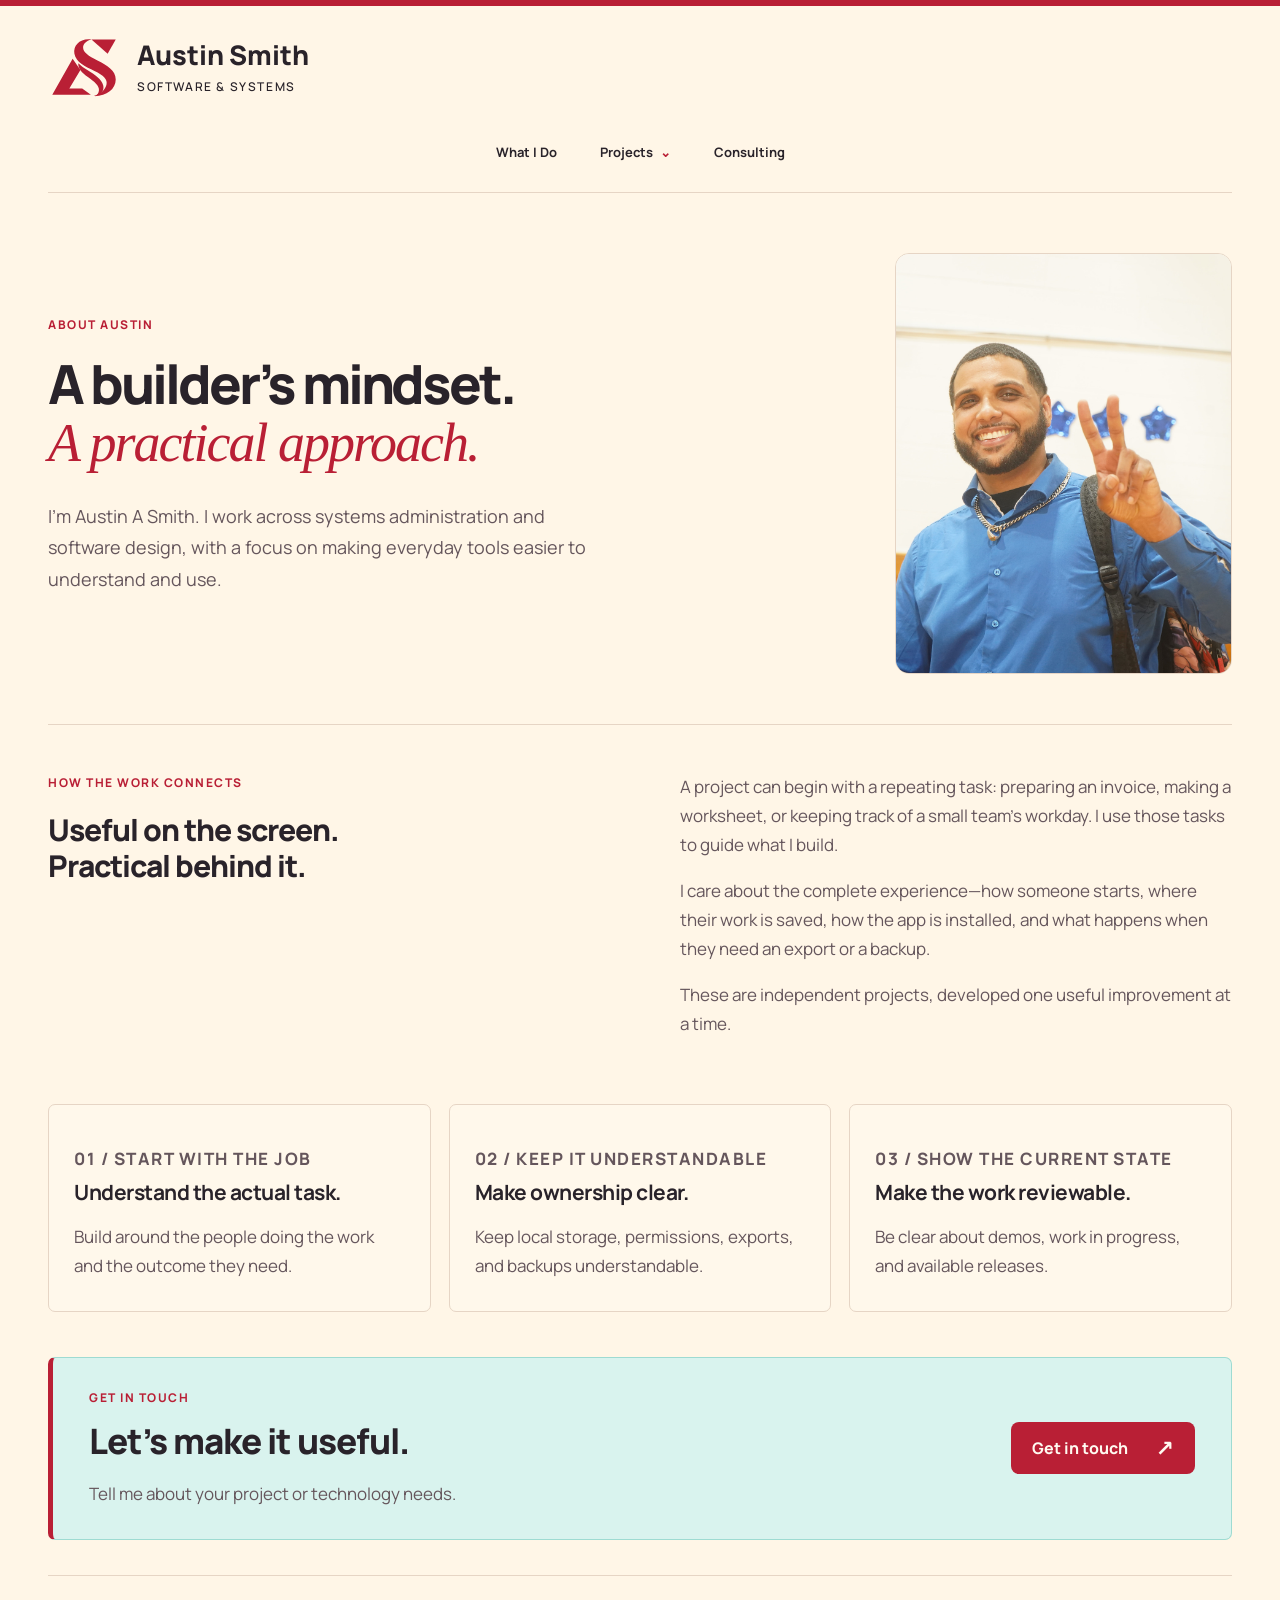
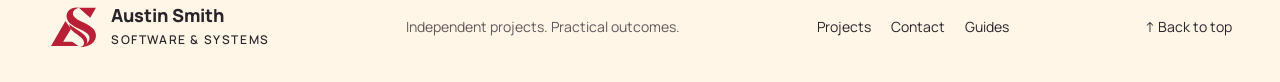
==== commit fcae710b: "Website V2: navigation and homepage cleanup" ====
--- a/about.html
+++ b/about.html
@@ -1 +1 @@
-<!doctype html><html lang="en"><head><meta charset="utf-8"><meta name="viewport" content="width=device-width,initial-scale=1"><meta name="theme-color" content="#b91f35"><meta name="description" content="Meet Austin Smith, a systems administrator and independent software builder."><title>About · Austin Smith</title><link rel="icon" href="/assets/favicon.svg"><link rel="preload" href="/assets/Manrope.ttf" as="font" type="font/ttf" crossorigin><link rel="stylesheet" href="/assets/portfolio.css"><script src="/assets/portfolio.js" defer></script></head><body><a class="skip-link" href="#content">Skip to content</a><header class="site-header" id="top"><a class="brand-lockup" href="/" aria-label="Austin Smith home"><img src="/assets/as-monogram.svg" width="72" height="65" alt=""><span>Austin Smith<small>SOFTWARE &amp; SYSTEMS</small></span></a><nav class="main-nav" aria-label="Main navigation"><a href="/">Home</a><a href="/what-i-do.html">What I Do</a><a href="/projects.html">Projects</a><a href="/services.html">Services</a><a href="/downloads.html">Downloads</a></nav></header><main id="content"><section class="about-intro"><div><p class="eyebrow">ABOUT AUSTIN</p><h1>A builder’s mindset.<br><em>A practical approach.</em></h1><p class="hero-description">I’m Austin A Smith. I work across systems administration and software design, with a focus on making everyday tools easier to understand and use.</p></div><figure class="austin-portrait"><img src="/assets/austin-smith.jpg" width="1920" height="1280" alt="Austin A Smith smiling and holding up a peace sign"></figure></section><section class="about-story"><div><p class="eyebrow">HOW THE WORK CONNECTS</p><h2>Useful on the screen.<br>Practical behind it.</h2></div><div><p>A project can begin with a repeating task: preparing an invoice, making a worksheet, or keeping track of a small team’s workday. I use those tasks to guide what I build.</p><p>I care about the complete experience—how someone starts, where their work is saved, how the app is installed, and what happens when they need an export or a backup.</p><p>These are independent projects, developed one useful improvement at a time.</p></div></section><section class="principles about-principles"><article><p class="eyebrow">01 / START WITH THE JOB</p><h3>Understand the actual task.</h3><p>Build around the people doing the work and the outcome they need.</p></article><article><p class="eyebrow">02 / KEEP IT UNDERSTANDABLE</p><h3>Make ownership clear.</h3><p>Keep local storage, permissions, exports, and backups understandable.</p></article><article><p class="eyebrow">03 / SHOW THE CURRENT STATE</p><h3>Make the work reviewable.</h3><p>Be clear about demos, work in progress, and available releases.</p></article></section><section class="next-step"><div><p class="eyebrow">GET IN TOUCH</p><h2>Let’s make it useful.</h2><p>Tell me about your project or technology needs.</p></div><a class="button primary" href="/contact.html">Get in touch <span aria-hidden="true">↗</span></a></section></main><footer class="site-footer"><a class="brand-lockup" href="/"><img src="/assets/as-monogram.svg" width="51" height="46" alt=""><span>Austin Smith<small>SOFTWARE &amp; SYSTEMS</small></span></a><p>Independent projects. Practical outcomes.</p><nav aria-label="Footer navigation"><a href="/projects.html">Projects</a><a href="/contact.html">Contact</a><a href="/tutorials.html">Guides</a></nav><a class="back-top" href="#top">↑ Back to top</a></footer></body></html>+<!doctype html><html lang="en"><head><meta charset="utf-8"><meta name="viewport" content="width=device-width,initial-scale=1"><meta name="theme-color" content="#b91f35"><meta name="description" content="Meet Austin Smith, a systems administrator and independent software builder."><title>About · Austin Smith</title><link rel="icon" href="/assets/favicon.svg"><link rel="preload" href="/assets/Manrope.ttf" as="font" type="font/ttf" crossorigin><link rel="stylesheet" href="/assets/portfolio.css"><script src="/assets/portfolio.js" defer></script></head><body><a class="skip-link" href="#content">Skip to content</a><header class="site-header" id="top"><a class="brand-lockup" href="/" aria-label="Austin Smith home"><img src="/assets/as-monogram.svg" width="72" height="65" alt=""><span>Austin Smith<small>SOFTWARE &amp; SYSTEMS</small></span></a><nav class="main-nav" aria-label="Main navigation"><a href="/">What I Do</a><details class="nav-menu"><summary>Projects</summary><div class="nav-submenu"><a href="/projects.html">All Projects</a><a href="/test-environments.html">Test Environments</a></div></details><a href="/services.html">Consulting</a></nav></header><main id="content"><section class="about-intro"><div><p class="eyebrow">ABOUT AUSTIN</p><h1>A builder’s mindset.<br><em>A practical approach.</em></h1><p class="hero-description">I’m Austin A Smith. I work across systems administration and software design, with a focus on making everyday tools easier to understand and use.</p></div><figure class="austin-portrait"><img src="/assets/austin-smith.jpg" width="1920" height="1280" alt="Austin A Smith smiling and holding up a peace sign"></figure></section><section class="about-story"><div><p class="eyebrow">HOW THE WORK CONNECTS</p><h2>Useful on the screen.<br>Practical behind it.</h2></div><div><p>A project can begin with a repeating task: preparing an invoice, making a worksheet, or keeping track of a small team’s workday. I use those tasks to guide what I build.</p><p>I care about the complete experience—how someone starts, where their work is saved, how the app is installed, and what happens when they need an export or a backup.</p><p>These are independent projects, developed one useful improvement at a time.</p></div></section><section class="principles about-principles"><article><p class="eyebrow">01 / START WITH THE JOB</p><h3>Understand the actual task.</h3><p>Build around the people doing the work and the outcome they need.</p></article><article><p class="eyebrow">02 / KEEP IT UNDERSTANDABLE</p><h3>Make ownership clear.</h3><p>Keep local storage, permissions, exports, and backups understandable.</p></article><article><p class="eyebrow">03 / SHOW THE CURRENT STATE</p><h3>Make the work reviewable.</h3><p>Be clear about demos, work in progress, and available releases.</p></article></section><section class="next-step"><div><p class="eyebrow">GET IN TOUCH</p><h2>Let’s make it useful.</h2><p>Tell me about your project or technology needs.</p></div><a class="button primary" href="/contact.html">Get in touch <span aria-hidden="true">↗</span></a></section></main><footer class="site-footer"><a class="brand-lockup" href="/"><img src="/assets/as-monogram.svg" width="51" height="46" alt=""><span>Austin Smith<small>SOFTWARE &amp; SYSTEMS</small></span></a><p>Independent projects. Practical outcomes.</p><nav aria-label="Footer navigation"><a href="/projects.html">Projects</a><a href="/contact.html">Contact</a><a href="/tutorials.html">Guides</a></nav><a class="back-top" href="#top">↑ Back to top</a></footer></body></html>
--- a/assets/portfolio.css
+++ b/assets/portfolio.css
@@ -107,3 +107,93 @@
 .punch-gallery #capture-enlarge{background:#14151d;min-height:260px;display:flex;align-items:center;justify-content:center}
 @media(max-width:760px){.punch-card-capture{min-height:0;aspect-ratio:16/11}.punch-gallery #capture-enlarge{min-height:180px}.punch-product-art .concept-label{font-size:12px}}
 .punch-gallery #capture-image{aspect-ratio:auto}
+
+/* Navigation V2: Projects dropdown */
+.main-nav {
+  align-items: center;
+}
+
+.nav-menu {
+  position: relative;
+}
+
+.nav-menu summary {
+  list-style: none;
+  cursor: pointer;
+  padding: 9px 16px;
+  font-size: 13px;
+  font-weight: 700;
+  border-radius: 6px;
+}
+
+.nav-menu summary::-webkit-details-marker {
+  display: none;
+}
+
+.nav-menu summary::after {
+  content: "⌄";
+  margin-left: 7px;
+  color: var(--scarlet);
+}
+
+.nav-menu summary:hover,
+.nav-menu[open] summary {
+  background: var(--tint);
+  color: var(--scarlet);
+}
+
+.nav-submenu {
+  position: absolute;
+  top: 100%;
+  left: 0;
+  z-index: 20;
+  min-width: 205px;
+  padding: 8px;
+  background: var(--paper);
+  border: 1px solid var(--line);
+  border-radius: 9px;
+  box-shadow: 0 12px 28px #29232a20;
+}
+
+.nav-submenu a {
+  display: block;
+  padding: 11px 13px;
+  text-decoration: none;
+  white-space: nowrap;
+}
+
+.nav-submenu a:hover,
+.nav-submenu a:focus-visible {
+  background: var(--tint);
+  color: var(--scarlet);
+  border-radius: 5px;
+}
+
+@media (max-width: 760px) {
+  .nav-menu summary {
+    padding: 9px 12px;
+    font-size: 12px;
+  }
+
+  .nav-submenu {
+    left: auto;
+    right: 0;
+  }
+}
+
+
+/* Navigation V2: consistent typography */
+.main-nav > a,
+.main-nav .nav-menu > summary {
+  font-family: Manrope, sans-serif;
+  font-size: 13px;
+  font-weight: 700;
+  line-height: 1.5;
+}
+
+@media (max-width: 760px) {
+  .main-nav > a,
+  .main-nav .nav-menu > summary {
+    font-size: 12px;
+  }
+}
